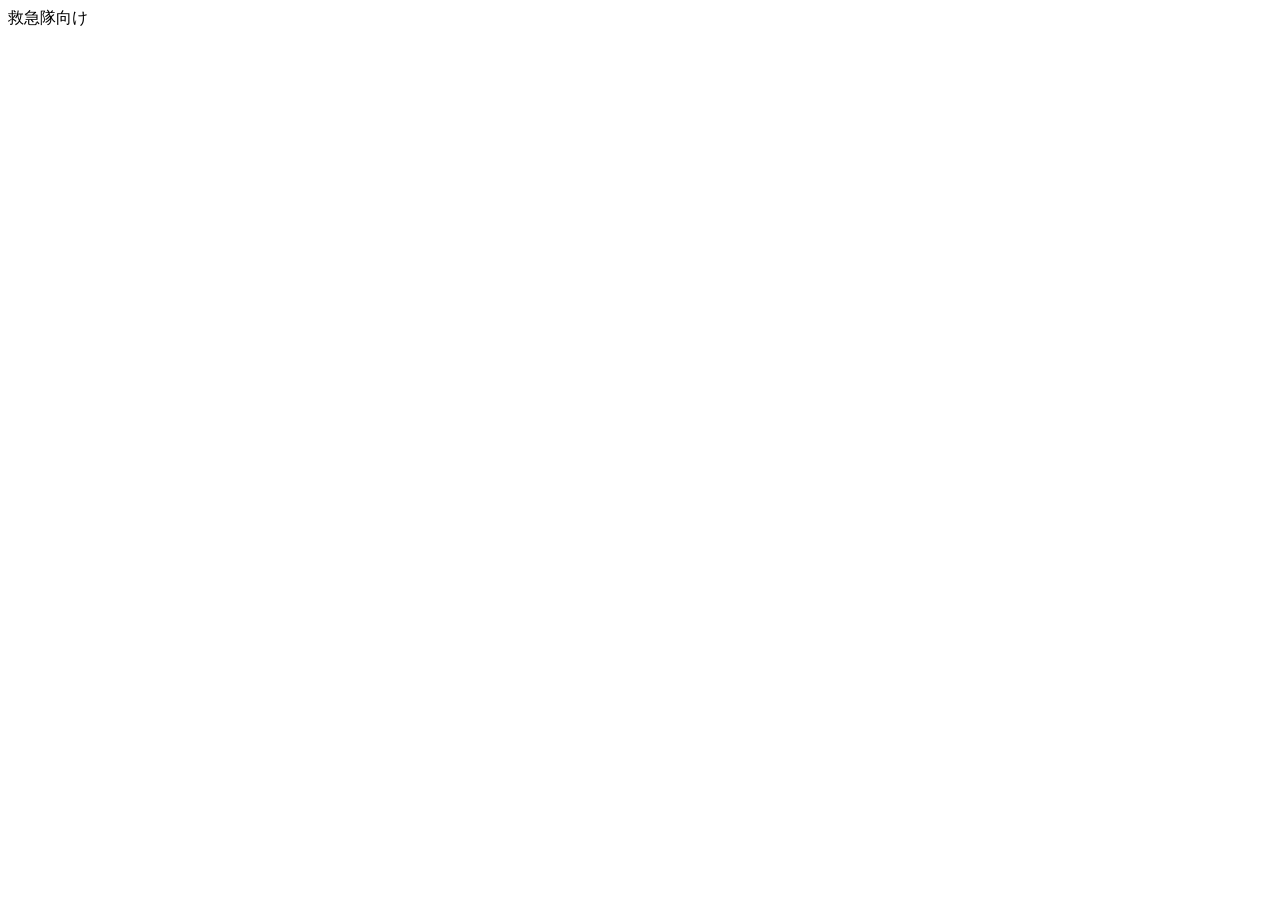
==== index.html @ d7af7ba7 "htmlの編集" ====
<!DOCTYPE html>
<html lang="en">
<head>
    <meta charset="UTF-8">
    <meta name="viewport" content="width=device-width, initial-scale=1.0">
    <title>Document</title>
</head>
<body>
    救急隊向け
</body>
</html>
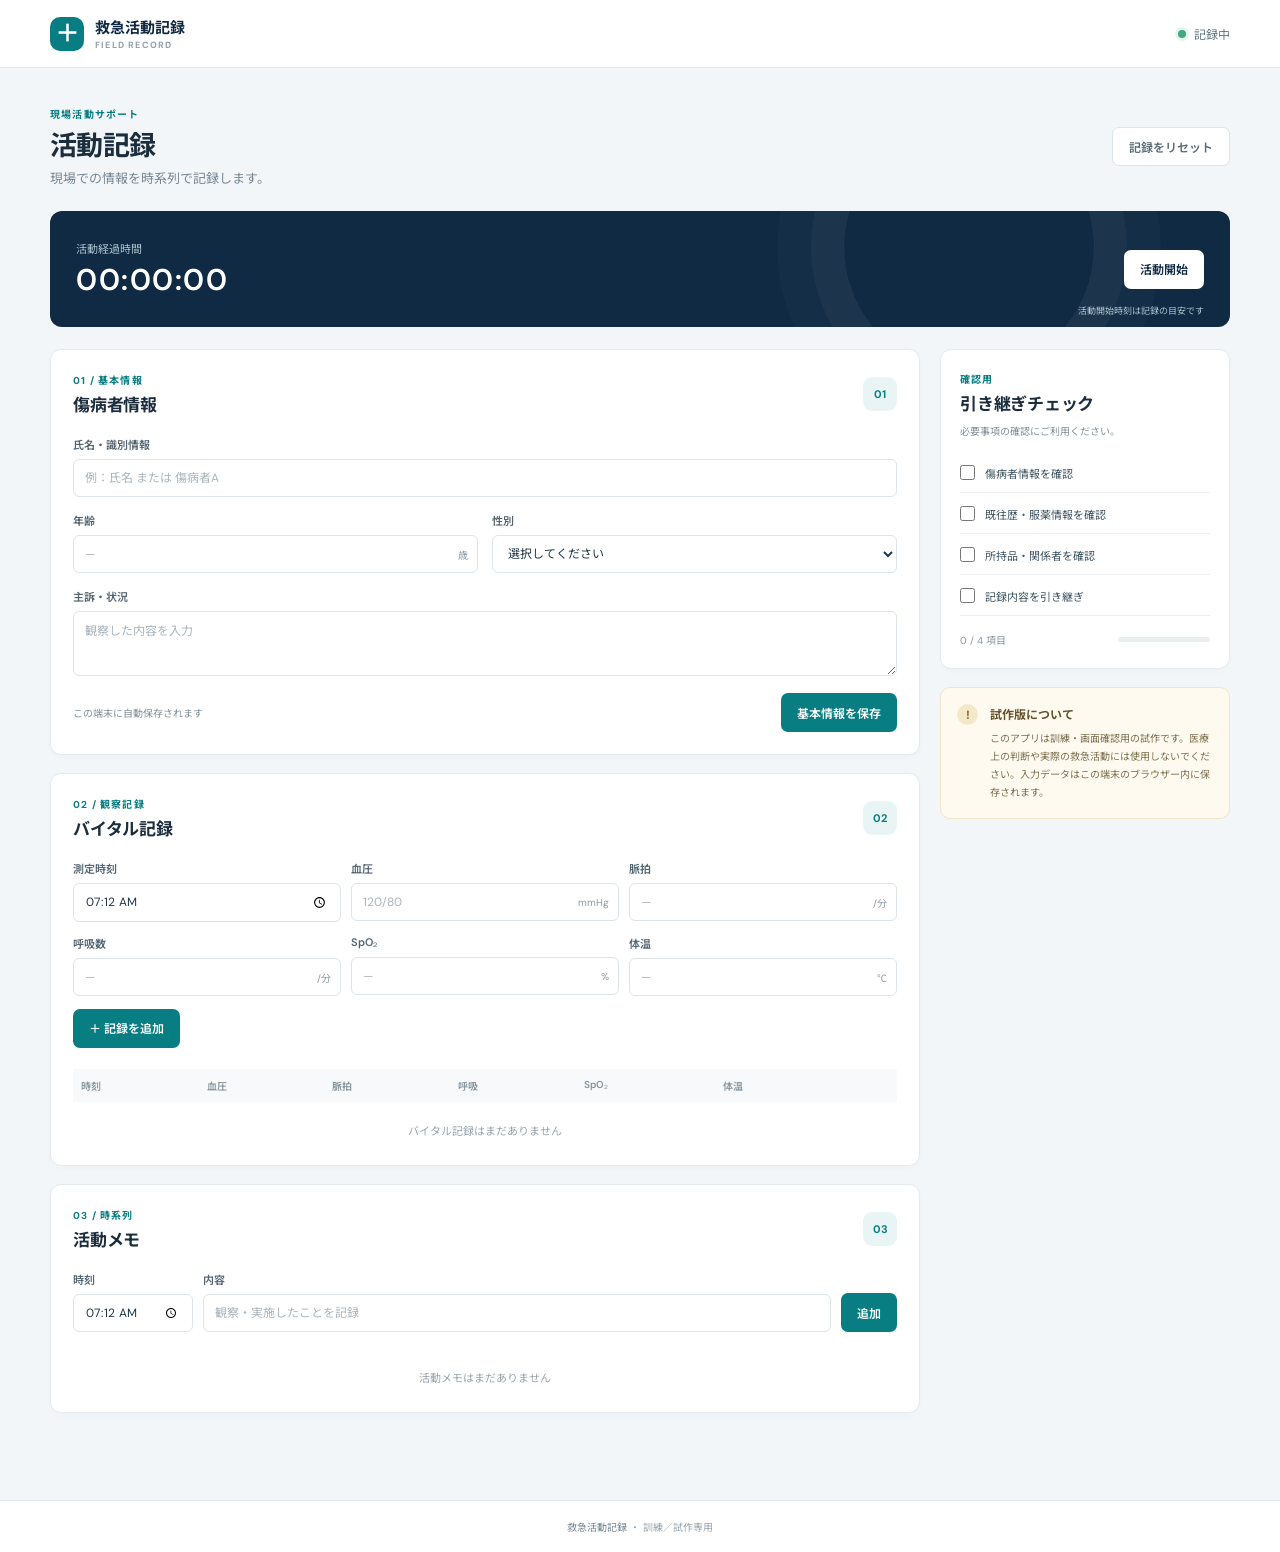
==== commit 0e22ea12: "作成開始" ====
--- a/index.html
+++ b/index.html
@@ -1,11 +1,141 @@
-<!DOCTYPE html>
-<html lang="en">
+<!doctype html>
+<html lang="ja">
 <head>
-    <meta charset="UTF-8">
-    <meta name="viewport" content="width=device-width, initial-scale=1.0">
-    <title>Document</title>
+  <meta charset="utf-8">
+  <meta name="viewport" content="width=device-width, initial-scale=1">
+  <meta name="theme-color" content="#102a43">
+  <title>救急活動記録 | 救急隊支援</title>
+  <link rel="stylesheet" href="style.css">
+  <script src="script.js" defer></script>
 </head>
 <body>
-    救急隊向け
+  <header class="topbar">
+    <a class="brand" href="#" aria-label="救急活動記録 ホーム">
+      <span class="brand-mark" aria-hidden="true">＋</span>
+      <span>救急活動記録<small>FIELD RECORD</small></span>
+    </a>
+    <div class="topbar-status"><span class="status-dot"></span>記録中</div>
+  </header>
+
+  <main class="app-shell">
+    <section class="page-heading" aria-labelledby="page-title">
+      <div>
+        <p class="eyebrow">現場活動サポート</p>
+        <h1 id="page-title">活動記録</h1>
+        <p class="subheading">現場での情報を時系列で記録します。</p>
+      </div>
+      <button class="button button-quiet" id="reset-button" type="button">記録をリセット</button>
+    </section>
+
+    <section class="incident-card" aria-label="活動時間">
+      <div>
+        <p class="card-label">活動経過時間</p>
+        <p class="timer" id="timer" aria-live="off">00:00:00</p>
+      </div>
+      <button class="button button-light" id="timer-button" type="button">活動開始</button>
+      <span class="incident-caption">活動開始時刻は記録の目安です</span>
+    </section>
+
+    <div class="content-grid">
+      <div class="main-column">
+        <section class="panel" aria-labelledby="patient-heading">
+          <div class="section-heading">
+            <div><p class="eyebrow">01 / 基本情報</p><h2 id="patient-heading">傷病者情報</h2></div>
+            <span class="section-icon" aria-hidden="true">01</span>
+          </div>
+          <form id="patient-form" class="patient-grid">
+            <label class="field field-wide">氏名・識別情報
+              <input name="name" type="text" autocomplete="off" placeholder="例：氏名 または 傷病者A">
+            </label>
+            <label class="field">年齢
+              <div class="input-suffix"><input name="age" type="number" min="0" max="150" inputmode="numeric" placeholder="—"><span>歳</span></div>
+            </label>
+            <label class="field">性別
+              <select name="sex">
+                <option value="">選択してください</option>
+                <option>男性</option>
+                <option>女性</option>
+                <option>未確認</option>
+              </select>
+            </label>
+            <label class="field field-wide">主訴・状況
+              <textarea name="complaint" rows="2" placeholder="観察した内容を入力"></textarea>
+            </label>
+            <div class="form-actions field-wide"><span id="save-status" class="save-status" aria-live="polite">この端末に自動保存されます</span><button class="button button-primary" type="submit">基本情報を保存</button></div>
+          </form>
+        </section>
+
+        <section class="panel" aria-labelledby="vitals-heading">
+          <div class="section-heading">
+            <div><p class="eyebrow">02 / 観察記録</p><h2 id="vitals-heading">バイタル記録</h2></div>
+            <span class="section-icon" aria-hidden="true">02</span>
+          </div>
+          <form id="vitals-form" class="vitals-form">
+            <label class="field">測定時刻<input name="time" type="time" required></label>
+            <label class="field">血圧
+              <div class="input-suffix"><input name="bloodPressure" type="text" inputmode="numeric" placeholder="120/80" aria-label="血圧（収縮期/拡張期）"><span>mmHg</span></div>
+            </label>
+            <label class="field">脈拍
+              <div class="input-suffix"><input name="pulse" type="number" min="0" inputmode="numeric" placeholder="—"><span>/分</span></div>
+            </label>
+            <label class="field">呼吸数
+              <div class="input-suffix"><input name="respiration" type="number" min="0" inputmode="numeric" placeholder="—"><span>/分</span></div>
+            </label>
+            <label class="field">SpO₂
+              <div class="input-suffix"><input name="spo2" type="number" min="0" max="100" inputmode="numeric" placeholder="—"><span>%</span></div>
+            </label>
+            <label class="field">体温
+              <div class="input-suffix"><input name="temperature" type="number" min="20" max="50" step="0.1" inputmode="decimal" placeholder="—"><span>℃</span></div>
+            </label>
+            <button class="button button-primary vitals-submit" type="submit">＋ 記録を追加</button>
+          </form>
+          <div class="table-wrap">
+            <table>
+              <thead><tr><th>時刻</th><th>血圧</th><th>脈拍</th><th>呼吸</th><th>SpO₂</th><th>体温</th><th><span class="visually-hidden">操作</span></th></tr></thead>
+              <tbody id="vitals-list"></tbody>
+            </table>
+            <p id="vitals-empty" class="empty-state">バイタル記録はまだありません</p>
+          </div>
+        </section>
+
+        <section class="panel" aria-labelledby="activity-heading">
+          <div class="section-heading">
+            <div><p class="eyebrow">03 / 時系列</p><h2 id="activity-heading">活動メモ</h2></div>
+            <span class="section-icon" aria-hidden="true">03</span>
+          </div>
+          <form id="activity-form" class="activity-form">
+            <label class="field">時刻<input name="time" type="time" required></label>
+            <label class="field activity-note">内容<input name="note" type="text" maxlength="240" placeholder="観察・実施したことを記録" required></label>
+            <button class="button button-primary" type="submit">追加</button>
+          </form>
+          <ol id="activity-list" class="activity-list"></ol>
+          <p id="activity-empty" class="empty-state">活動メモはまだありません</p>
+        </section>
+      </div>
+
+      <aside class="side-column">
+        <section class="panel checklist-panel" aria-labelledby="checklist-heading">
+          <div class="section-heading">
+            <div><p class="eyebrow">確認用</p><h2 id="checklist-heading">引き継ぎチェック</h2></div>
+          </div>
+          <p class="panel-hint">必要事項の確認にご利用ください。</p>
+          <div class="checklist">
+            <label><input type="checkbox" data-check="identity"><span>傷病者情報を確認</span></label>
+            <label><input type="checkbox" data-check="history"><span>既往歴・服薬情報を確認</span></label>
+            <label><input type="checkbox" data-check="belongings"><span>所持品・関係者を確認</span></label>
+            <label><input type="checkbox" data-check="handover"><span>記録内容を引き継ぎ</span></label>
+          </div>
+          <div class="check-progress"><span id="check-progress-text">0 / 4 項目</span><div class="progress-track"><span id="check-progress-bar"></span></div></div>
+        </section>
+
+        <section class="notice-card" aria-label="利用上の注意">
+          <span class="notice-icon" aria-hidden="true">!</span>
+          <div><h2>試作版について</h2><p>このアプリは訓練・画面確認用の試作です。医療上の判断や実際の救急活動には使用しないでください。入力データはこの端末のブラウザー内に保存されます。</p></div>
+        </section>
+      </aside>
+    </div>
+    <p id="app-message" class="app-message" role="status" aria-live="polite"></p>
+  </main>
+  <footer class="footer">救急活動記録 <span>・ 訓練／試作専用</span></footer>
 </body>
-</html>+</html>
--- a/style.css
+++ b/style.css
@@ -0,0 +1,138 @@
+@import url('https://fonts.googleapis.com/css2?family=DM+Sans:wght@400;500;600;700&family=Noto+Sans+JP:wght@400;500;600;700&display=swap');
+
+:root {
+  font-family: "DM Sans", "Noto Sans JP", sans-serif;
+  color: #1c2e3e;
+  background: #f3f6f8;
+  font-synthesis: none;
+  text-rendering: optimizeLegibility;
+  --navy: #102a43;
+  --muted: #788895;
+  --line: #e4eaee;
+  --teal: #087e82;
+  --soft-teal: #e8f5f4;
+}
+
+* { box-sizing: border-box; }
+
+body { margin: 0; min-width: 320px; }
+button, input, select, textarea { font: inherit; }
+button { cursor: pointer; }
+
+.topbar {
+  height: 68px;
+  padding: 0 max(24px, calc((100% - 1180px) / 2));
+  display: flex;
+  align-items: center;
+  justify-content: space-between;
+  background: #fff;
+  border-bottom: 1px solid var(--line);
+}
+
+.brand { display: flex; align-items: center; gap: 11px; color: var(--navy); text-decoration: none; font-weight: 700; font-size: 15px; }
+.brand-mark { display: grid; place-items: center; width: 34px; height: 34px; border-radius: 10px; color: #fff; background: var(--teal); font-size: 25px; line-height: 1; }
+.brand small { display: block; margin-top: 1px; color: #91a0aa; font-size: 9px; letter-spacing: 1.2px; }
+.topbar-status { display: flex; align-items: center; gap: 8px; color: #637783; font-size: 12px; }
+.status-dot { width: 8px; height: 8px; border-radius: 50%; background: #3eaa81; box-shadow: 0 0 0 3px #e5f5ed; }
+
+.app-shell { width: min(1180px, calc(100% - 48px)); margin: 38px auto 56px; }
+.page-heading { display: flex; justify-content: space-between; align-items: center; margin-bottom: 24px; }
+.page-heading h1 { margin: 3px 0 5px; font-size: 27px; letter-spacing: -.6px; }
+.eyebrow { margin: 0; color: var(--teal); font-size: 10px; font-weight: 700; letter-spacing: 1.2px; }
+.subheading { margin: 0; color: var(--muted); font-size: 13px; }
+
+.button { min-height: 39px; padding: 0 16px; border: 0; border-radius: 7px; font-size: 12px; font-weight: 600; transition: background .15s, transform .15s; }
+.button:active { transform: translateY(1px); }
+.button-primary { color: #fff; background: var(--teal); }
+.button-primary:hover { background: #076d71; }
+.button-light { color: var(--navy); background: #fff; }
+.button-light:hover { background: #eaf2f4; }
+.button-quiet { border: 1px solid #dce4e8; color: #586b78; background: #fff; }
+.button-quiet:hover { background: #f8fafb; }
+
+.incident-card { position: relative; display: flex; align-items: center; justify-content: space-between; min-height: 116px; padding: 20px 26px; margin-bottom: 22px; overflow: hidden; border-radius: 12px; color: #fff; background: var(--navy); }
+.incident-card::after { position: absolute; top: -90px; right: 135px; width: 250px; height: 250px; border: 1px solid #ffffff12; border-radius: 50%; content: ""; box-shadow: 0 0 0 32px #ffffff08, 0 0 0 66px #ffffff05; }
+.card-label { margin: 0 0 4px; color: #a9c1cc; font-size: 11px; }
+.timer { margin: 0; font-size: 30px; font-weight: 600; letter-spacing: 1.5px; font-variant-numeric: tabular-nums; }
+.incident-caption { position: absolute; right: 26px; bottom: 10px; color: #a9c1cc; font-size: 9px; }
+.incident-card .button { z-index: 1; margin-right: 0; }
+
+.content-grid { display: grid; grid-template-columns: minmax(0, 1fr) 290px; gap: 20px; align-items: start; }
+.main-column, .side-column { display: grid; gap: 18px; }
+.panel { min-width: 0; padding: 22px; border: 1px solid var(--line); border-radius: 11px; background: #fff; box-shadow: 0 2px 7px #18344a05; }
+.section-heading { display: flex; align-items: center; justify-content: space-between; margin-bottom: 20px; }
+.section-heading h2 { margin: 4px 0 0; font-size: 17px; letter-spacing: -.25px; }
+.section-icon { display: grid; place-items: center; width: 34px; height: 34px; border-radius: 9px; color: var(--teal); background: var(--soft-teal); font-size: 11px; font-weight: 700; }
+.patient-grid { display: grid; grid-template-columns: 1fr 1fr; gap: 15px 14px; }
+.field { display: grid; gap: 7px; min-width: 0; color: #536572; font-size: 11px; font-weight: 600; }
+.field-wide { grid-column: 1 / -1; }
+.field input, .field select, .field textarea { width: 100%; min-height: 38px; padding: 9px 11px; border: 1px solid #dce5e9; border-radius: 6px; outline: none; color: #203746; background: #fff; font-size: 12px; font-weight: 400; }
+.field textarea { min-height: 65px; resize: vertical; }
+.field input:focus, .field select:focus, .field textarea:focus { border-color: #5ba9a8; box-shadow: 0 0 0 3px #087e8216; }
+.field input::placeholder, .field textarea::placeholder { color: #aab5bc; }
+.input-suffix { position: relative; }
+.input-suffix input { padding-right: 43px; }
+.input-suffix span { position: absolute; top: 50%; right: 10px; color: #8a99a3; font-size: 10px; font-weight: 400; transform: translateY(-50%); }
+.form-actions { display: flex; align-items: center; justify-content: space-between; gap: 12px; padding-top: 2px; }
+.save-status { color: #82919a; font-size: 10px; }
+
+.vitals-form { display: grid; grid-template-columns: repeat(3, minmax(0, 1fr)); gap: 13px 10px; }
+.vitals-submit { align-self: end; justify-self: start; }
+.table-wrap { margin-top: 21px; overflow-x: auto; }
+table { width: 100%; border-collapse: collapse; text-align: left; white-space: nowrap; }
+th { padding: 9px 8px; color: #87959d; background: #f7f9fa; font-size: 10px; font-weight: 600; }
+td { padding: 11px 8px; border-bottom: 1px solid #edf1f3; color: #344b59; font-size: 11px; }
+.delete-record { padding: 4px 7px; border: 0; border-radius: 4px; color: #9b6670; background: #fff; font-size: 10px; }
+.delete-record:hover { background: #fff0f0; }
+.empty-state { margin: 0; padding: 20px 8px 5px; color: #98a5ad; text-align: center; font-size: 11px; }
+
+.activity-form { display: grid; grid-template-columns: 120px 1fr auto; gap: 10px; align-items: end; }
+.activity-list { display: grid; gap: 0; padding: 0; margin: 17px 0 0; list-style: none; }
+.activity-list li { display: grid; grid-template-columns: 62px 1fr auto; gap: 10px; padding: 12px 0; border-top: 1px solid #edf1f3; font-size: 11px; }
+.activity-time { color: var(--teal); font-weight: 700; font-variant-numeric: tabular-nums; }
+.activity-copy { overflow-wrap: anywhere; color: #405663; }
+
+.checklist-panel { padding: 21px 19px; }
+.checklist-panel .section-heading { margin-bottom: 8px; }
+.panel-hint { margin: 0 0 15px; color: #82919a; font-size: 10px; }
+.checklist { display: grid; gap: 1px; }
+.checklist label { display: flex; align-items: center; gap: 10px; min-height: 40px; border-bottom: 1px solid #edf1f3; color: #405663; font-size: 11px; cursor: pointer; }
+.checklist input { width: 15px; height: 15px; margin: 0; accent-color: var(--teal); }
+.checklist input:checked + span { color: #82919a; text-decoration: line-through; }
+.check-progress { display: flex; justify-content: space-between; align-items: center; gap: 12px; margin-top: 16px; color: #87959d; font-size: 10px; }
+.progress-track { width: 92px; height: 5px; overflow: hidden; border-radius: 5px; background: #e9eff1; }
+.progress-track span { display: block; width: 0; height: 100%; border-radius: inherit; background: var(--teal); transition: width .2s; }
+
+.notice-card { display: flex; gap: 12px; padding: 16px; border: 1px solid #f0e5cb; border-radius: 10px; background: #fffaf0; }
+.notice-icon { display: grid; flex: 0 0 21px; place-items: center; width: 21px; height: 21px; border-radius: 50%; color: #896d2f; background: #f3e8c8; font-size: 12px; font-weight: 700; }
+.notice-card h2 { margin: 1px 0 7px; color: #65532c; font-size: 12px; }
+.notice-card p { margin: 0; color: #7d704f; font-size: 10px; line-height: 1.8; }
+.app-message { min-height: 18px; margin: 13px 0 0; color: #a04444; font-size: 11px; }
+.footer { padding: 18px 24px; border-top: 1px solid var(--line); color: #75858f; background: #fff; text-align: center; font-size: 10px; }
+.footer span { color: #9aa6ad; }
+.visually-hidden { position: absolute; width: 1px; height: 1px; padding: 0; overflow: hidden; clip: rect(0, 0, 0, 0); white-space: nowrap; clip-path: inset(50%); border: 0; }
+
+@media (max-width: 800px) {
+  .content-grid { grid-template-columns: 1fr; }
+  .side-column { grid-template-columns: 1fr 1fr; align-items: start; }
+}
+
+@media (max-width: 560px) {
+  .topbar { height: 60px; padding: 0 17px; }
+  .app-shell { width: calc(100% - 30px); margin: 26px auto 38px; }
+  .page-heading { align-items: flex-end; gap: 8px; }
+  .page-heading h1 { font-size: 23px; }
+  .subheading { max-width: 220px; font-size: 11px; }
+  .page-heading .button { padding: 0 10px; font-size: 10px; }
+  .incident-card { min-height: 105px; padding: 17px; }
+  .incident-caption { right: 17px; font-size: 8px; }
+  .timer { font-size: 27px; }
+  .panel { padding: 17px 14px; }
+  .vitals-form { grid-template-columns: repeat(2, minmax(0, 1fr)); }
+  .vitals-submit { grid-column: 1 / -1; }
+  .side-column { grid-template-columns: 1fr; }
+  .activity-form { grid-template-columns: 95px 1fr; }
+  .activity-form .button { grid-column: 1 / -1; }
+  .form-actions { align-items: flex-end; }
+  .save-status { max-width: 135px; line-height: 1.5; }
+}
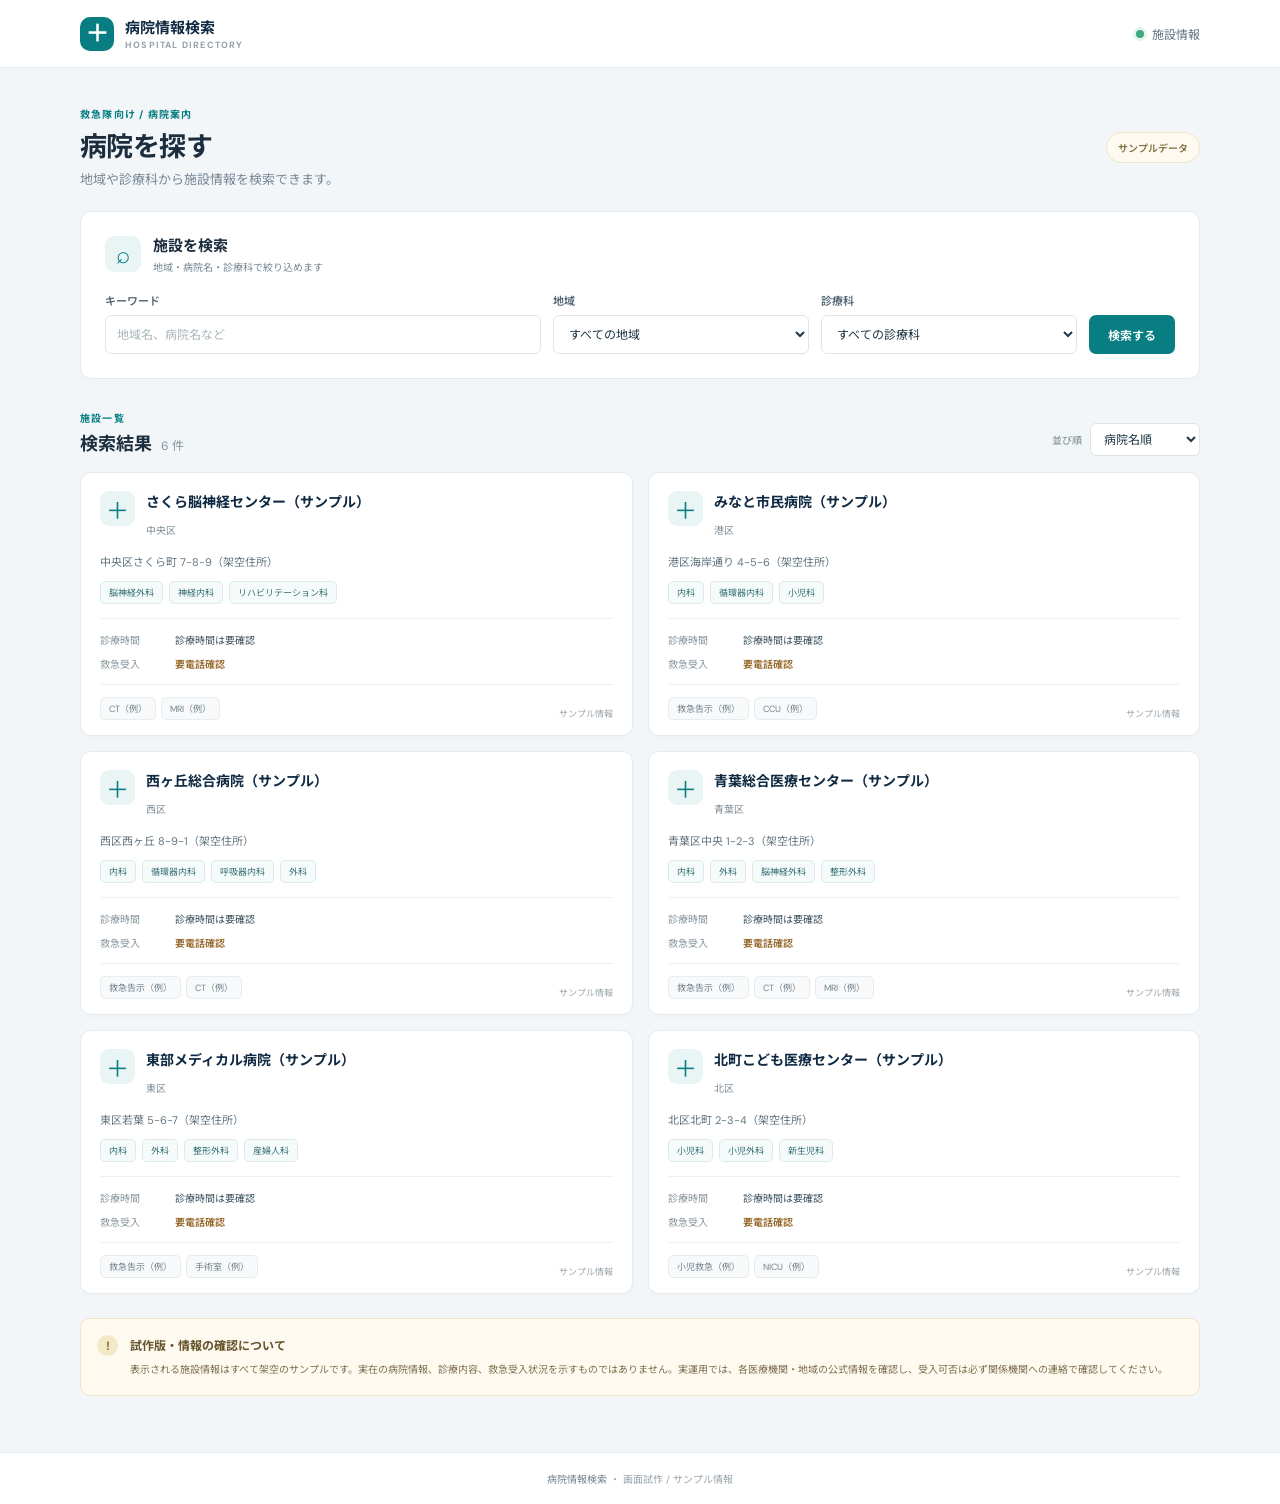
==== commit 01611871: "病院情報へ変更" ====
--- a/index.html
+++ b/index.html
@@ -4,138 +4,68 @@
   <meta charset="utf-8">
   <meta name="viewport" content="width=device-width, initial-scale=1">
   <meta name="theme-color" content="#102a43">
-  <title>救急活動記録 | 救急隊支援</title>
+  <meta name="description" content="救急隊向け病院情報検索アプリの画面試作">
+  <title>病院情報検索 | 救急隊支援</title>
   <link rel="stylesheet" href="style.css">
   <script src="script.js" defer></script>
 </head>
 <body>
   <header class="topbar">
-    <a class="brand" href="#" aria-label="救急活動記録 ホーム">
+    <a class="brand" href="#" aria-label="病院情報検索 ホーム">
       <span class="brand-mark" aria-hidden="true">＋</span>
-      <span>救急活動記録<small>FIELD RECORD</small></span>
+      <span>病院情報検索<small>HOSPITAL DIRECTORY</small></span>
     </a>
-    <div class="topbar-status"><span class="status-dot"></span>記録中</div>
+    <span class="topbar-label"><span class="status-dot"></span>施設情報</span>
   </header>
 
   <main class="app-shell">
     <section class="page-heading" aria-labelledby="page-title">
       <div>
-        <p class="eyebrow">現場活動サポート</p>
-        <h1 id="page-title">活動記録</h1>
-        <p class="subheading">現場での情報を時系列で記録します。</p>
+        <p class="eyebrow">救急隊向け / 病院案内</p>
+        <h1 id="page-title">病院を探す</h1>
+        <p class="subheading">地域や診療科から施設情報を検索できます。</p>
       </div>
-      <button class="button button-quiet" id="reset-button" type="button">記録をリセット</button>
+      <span class="demo-badge">サンプルデータ</span>
     </section>
 
-    <section class="incident-card" aria-label="活動時間">
-      <div>
-        <p class="card-label">活動経過時間</p>
-        <p class="timer" id="timer" aria-live="off">00:00:00</p>
+    <section class="search-panel" aria-label="病院検索">
+      <div class="search-title">
+        <span class="search-icon" aria-hidden="true">⌕</span>
+        <div><h2>施設を検索</h2><p>地域・病院名・診療科で絞り込めます</p></div>
       </div>
-      <button class="button button-light" id="timer-button" type="button">活動開始</button>
-      <span class="incident-caption">活動開始時刻は記録の目安です</span>
+      <form id="search-form" class="search-form">
+        <label class="field search-keyword">キーワード
+          <input id="keyword" type="search" placeholder="地域名、病院名など" autocomplete="off">
+        </label>
+        <label class="field">地域
+          <select id="area-filter"><option value="">すべての地域</option></select>
+        </label>
+        <label class="field">診療科
+          <select id="department-filter"><option value="">すべての診療科</option></select>
+        </label>
+        <button class="button button-primary search-button" type="submit">検索する</button>
+      </form>
     </section>
 
-    <div class="content-grid">
-      <div class="main-column">
-        <section class="panel" aria-labelledby="patient-heading">
-          <div class="section-heading">
-            <div><p class="eyebrow">01 / 基本情報</p><h2 id="patient-heading">傷病者情報</h2></div>
-            <span class="section-icon" aria-hidden="true">01</span>
-          </div>
-          <form id="patient-form" class="patient-grid">
-            <label class="field field-wide">氏名・識別情報
-              <input name="name" type="text" autocomplete="off" placeholder="例：氏名 または 傷病者A">
-            </label>
-            <label class="field">年齢
-              <div class="input-suffix"><input name="age" type="number" min="0" max="150" inputmode="numeric" placeholder="—"><span>歳</span></div>
-            </label>
-            <label class="field">性別
-              <select name="sex">
-                <option value="">選択してください</option>
-                <option>男性</option>
-                <option>女性</option>
-                <option>未確認</option>
-              </select>
-            </label>
-            <label class="field field-wide">主訴・状況
-              <textarea name="complaint" rows="2" placeholder="観察した内容を入力"></textarea>
-            </label>
-            <div class="form-actions field-wide"><span id="save-status" class="save-status" aria-live="polite">この端末に自動保存されます</span><button class="button button-primary" type="submit">基本情報を保存</button></div>
-          </form>
-        </section>
+    <section class="results-section" aria-labelledby="results-heading">
+      <div class="results-heading">
+        <div><p class="eyebrow">施設一覧</p><h2 id="results-heading">検索結果 <span id="result-count" class="result-count"></span></h2></div>
+        <label class="sort-control">並び順
+          <select id="sort-filter" aria-label="並び順">
+            <option value="name">病院名順</option>
+            <option value="area">地域順</option>
+          </select>
+        </label>
+      </div>
+      <div id="hospital-list" class="hospital-grid" aria-live="polite"></div>
+      <p id="no-results" class="empty-state" hidden>条件に一致する施設がありません。キーワードや絞り込み条件を変更してください。</p>
+    </section>
 
-        <section class="panel" aria-labelledby="vitals-heading">
-          <div class="section-heading">
-            <div><p class="eyebrow">02 / 観察記録</p><h2 id="vitals-heading">バイタル記録</h2></div>
-            <span class="section-icon" aria-hidden="true">02</span>
-          </div>
-          <form id="vitals-form" class="vitals-form">
-            <label class="field">測定時刻<input name="time" type="time" required></label>
-            <label class="field">血圧
-              <div class="input-suffix"><input name="bloodPressure" type="text" inputmode="numeric" placeholder="120/80" aria-label="血圧（収縮期/拡張期）"><span>mmHg</span></div>
-            </label>
-            <label class="field">脈拍
-              <div class="input-suffix"><input name="pulse" type="number" min="0" inputmode="numeric" placeholder="—"><span>/分</span></div>
-            </label>
-            <label class="field">呼吸数
-              <div class="input-suffix"><input name="respiration" type="number" min="0" inputmode="numeric" placeholder="—"><span>/分</span></div>
-            </label>
-            <label class="field">SpO₂
-              <div class="input-suffix"><input name="spo2" type="number" min="0" max="100" inputmode="numeric" placeholder="—"><span>%</span></div>
-            </label>
-            <label class="field">体温
-              <div class="input-suffix"><input name="temperature" type="number" min="20" max="50" step="0.1" inputmode="decimal" placeholder="—"><span>℃</span></div>
-            </label>
-            <button class="button button-primary vitals-submit" type="submit">＋ 記録を追加</button>
-          </form>
-          <div class="table-wrap">
-            <table>
-              <thead><tr><th>時刻</th><th>血圧</th><th>脈拍</th><th>呼吸</th><th>SpO₂</th><th>体温</th><th><span class="visually-hidden">操作</span></th></tr></thead>
-              <tbody id="vitals-list"></tbody>
-            </table>
-            <p id="vitals-empty" class="empty-state">バイタル記録はまだありません</p>
-          </div>
-        </section>
-
-        <section class="panel" aria-labelledby="activity-heading">
-          <div class="section-heading">
-            <div><p class="eyebrow">03 / 時系列</p><h2 id="activity-heading">活動メモ</h2></div>
-            <span class="section-icon" aria-hidden="true">03</span>
-          </div>
-          <form id="activity-form" class="activity-form">
-            <label class="field">時刻<input name="time" type="time" required></label>
-            <label class="field activity-note">内容<input name="note" type="text" maxlength="240" placeholder="観察・実施したことを記録" required></label>
-            <button class="button button-primary" type="submit">追加</button>
-          </form>
-          <ol id="activity-list" class="activity-list"></ol>
-          <p id="activity-empty" class="empty-state">活動メモはまだありません</p>
-        </section>
-      </div>
-
-      <aside class="side-column">
-        <section class="panel checklist-panel" aria-labelledby="checklist-heading">
-          <div class="section-heading">
-            <div><p class="eyebrow">確認用</p><h2 id="checklist-heading">引き継ぎチェック</h2></div>
-          </div>
-          <p class="panel-hint">必要事項の確認にご利用ください。</p>
-          <div class="checklist">
-            <label><input type="checkbox" data-check="identity"><span>傷病者情報を確認</span></label>
-            <label><input type="checkbox" data-check="history"><span>既往歴・服薬情報を確認</span></label>
-            <label><input type="checkbox" data-check="belongings"><span>所持品・関係者を確認</span></label>
-            <label><input type="checkbox" data-check="handover"><span>記録内容を引き継ぎ</span></label>
-          </div>
-          <div class="check-progress"><span id="check-progress-text">0 / 4 項目</span><div class="progress-track"><span id="check-progress-bar"></span></div></div>
-        </section>
-
-        <section class="notice-card" aria-label="利用上の注意">
-          <span class="notice-icon" aria-hidden="true">!</span>
-          <div><h2>試作版について</h2><p>このアプリは訓練・画面確認用の試作です。医療上の判断や実際の救急活動には使用しないでください。入力データはこの端末のブラウザー内に保存されます。</p></div>
-        </section>
-      </aside>
-    </div>
-    <p id="app-message" class="app-message" role="status" aria-live="polite"></p>
+    <aside class="notice-card" aria-label="重要な注意">
+      <span class="notice-icon" aria-hidden="true">!</span>
+      <div><h2>試作版・情報の確認について</h2><p>表示される施設情報はすべて架空のサンプルです。実在の病院情報、診療内容、救急受入状況を示すものではありません。実運用では、各医療機関・地域の公式情報を確認し、受入可否は必ず関係機関への連絡で確認してください。</p></div>
+    </aside>
   </main>
-  <footer class="footer">救急活動記録 <span>・ 訓練／試作専用</span></footer>
+  <footer class="footer">病院情報検索 <span>・ 画面試作 / サンプル情報</span></footer>
 </body>
 </html>
--- a/style.css
+++ b/style.css
@@ -14,125 +14,97 @@
 }
 
 * { box-sizing: border-box; }
-
 body { margin: 0; min-width: 320px; }
-button, input, select, textarea { font: inherit; }
-button { cursor: pointer; }
+button, input, select { font: inherit; }
 
 .topbar {
   height: 68px;
-  padding: 0 max(24px, calc((100% - 1180px) / 2));
+  padding: 0 max(24px, calc((100% - 1120px) / 2));
   display: flex;
   align-items: center;
   justify-content: space-between;
   background: #fff;
   border-bottom: 1px solid var(--line);
 }
-
 .brand { display: flex; align-items: center; gap: 11px; color: var(--navy); text-decoration: none; font-weight: 700; font-size: 15px; }
 .brand-mark { display: grid; place-items: center; width: 34px; height: 34px; border-radius: 10px; color: #fff; background: var(--teal); font-size: 25px; line-height: 1; }
 .brand small { display: block; margin-top: 1px; color: #91a0aa; font-size: 9px; letter-spacing: 1.2px; }
-.topbar-status { display: flex; align-items: center; gap: 8px; color: #637783; font-size: 12px; }
+.topbar-label { display: flex; align-items: center; gap: 8px; color: #637783; font-size: 12px; }
 .status-dot { width: 8px; height: 8px; border-radius: 50%; background: #3eaa81; box-shadow: 0 0 0 3px #e5f5ed; }
 
-.app-shell { width: min(1180px, calc(100% - 48px)); margin: 38px auto 56px; }
-.page-heading { display: flex; justify-content: space-between; align-items: center; margin-bottom: 24px; }
-.page-heading h1 { margin: 3px 0 5px; font-size: 27px; letter-spacing: -.6px; }
+.app-shell { width: min(1120px, calc(100% - 48px)); margin: 38px auto 56px; }
+.page-heading { display: flex; justify-content: space-between; align-items: center; margin-bottom: 23px; }
+.page-heading h1 { margin: 4px 0 5px; font-size: 27px; letter-spacing: -.6px; }
 .eyebrow { margin: 0; color: var(--teal); font-size: 10px; font-weight: 700; letter-spacing: 1.2px; }
 .subheading { margin: 0; color: var(--muted); font-size: 13px; }
+.demo-badge { padding: 7px 11px; border: 1px solid #f0e5cb; border-radius: 20px; color: #806c3e; background: #fffaf0; font-size: 10px; font-weight: 600; }
 
-.button { min-height: 39px; padding: 0 16px; border: 0; border-radius: 7px; font-size: 12px; font-weight: 600; transition: background .15s, transform .15s; }
+.search-panel, .hospital-card { border: 1px solid var(--line); border-radius: 11px; background: #fff; box-shadow: 0 2px 7px #18344a05; }
+.search-panel { padding: 22px 24px 24px; margin-bottom: 31px; }
+.search-title { display: flex; align-items: center; gap: 12px; margin-bottom: 18px; }
+.search-icon { display: grid; place-items: center; width: 36px; height: 36px; border-radius: 9px; color: var(--teal); background: var(--soft-teal); font-size: 24px; }
+.search-title h2 { margin: 0 0 3px; font-size: 15px; }
+.search-title p { margin: 0; color: var(--muted); font-size: 10px; }
+.search-form { display: grid; grid-template-columns: minmax(190px, 1.7fr) minmax(145px, 1fr) minmax(145px, 1fr) auto; gap: 12px; align-items: end; }
+.field { display: grid; gap: 7px; min-width: 0; color: #536572; font-size: 11px; font-weight: 600; }
+.field input, .field select, .sort-control select { width: 100%; min-height: 39px; padding: 9px 11px; border: 1px solid #dce5e9; border-radius: 6px; outline: none; color: #203746; background-color: #fff; font-size: 12px; font-weight: 400; }
+.field input:focus, .field select:focus, .sort-control select:focus { border-color: #5ba9a8; box-shadow: 0 0 0 3px #087e8216; }
+.field input::placeholder { color: #aab5bc; }
+.button { min-height: 39px; padding: 0 19px; border: 0; border-radius: 7px; color: #fff; background: var(--teal); font-size: 12px; font-weight: 600; cursor: pointer; transition: background .15s, transform .15s; }
+.button:hover { background: #076d71; }
 .button:active { transform: translateY(1px); }
-.button-primary { color: #fff; background: var(--teal); }
-.button-primary:hover { background: #076d71; }
-.button-light { color: var(--navy); background: #fff; }
-.button-light:hover { background: #eaf2f4; }
-.button-quiet { border: 1px solid #dce4e8; color: #586b78; background: #fff; }
-.button-quiet:hover { background: #f8fafb; }
 
-.incident-card { position: relative; display: flex; align-items: center; justify-content: space-between; min-height: 116px; padding: 20px 26px; margin-bottom: 22px; overflow: hidden; border-radius: 12px; color: #fff; background: var(--navy); }
-.incident-card::after { position: absolute; top: -90px; right: 135px; width: 250px; height: 250px; border: 1px solid #ffffff12; border-radius: 50%; content: ""; box-shadow: 0 0 0 32px #ffffff08, 0 0 0 66px #ffffff05; }
-.card-label { margin: 0 0 4px; color: #a9c1cc; font-size: 11px; }
-.timer { margin: 0; font-size: 30px; font-weight: 600; letter-spacing: 1.5px; font-variant-numeric: tabular-nums; }
-.incident-caption { position: absolute; right: 26px; bottom: 10px; color: #a9c1cc; font-size: 9px; }
-.incident-card .button { z-index: 1; margin-right: 0; }
+.results-heading { display: flex; justify-content: space-between; align-items: end; margin-bottom: 16px; }
+.results-heading h2 { margin: 4px 0 0; font-size: 18px; }
+.result-count { margin-left: 5px; color: #87959d; font-size: 12px; font-weight: 400; }
+.sort-control { display: flex; align-items: center; gap: 8px; color: #72828c; font-size: 10px; }
+.sort-control select { width: 110px; min-height: 33px; padding: 6px 9px; }
+.hospital-grid { display: grid; grid-template-columns: repeat(2, minmax(0, 1fr)); gap: 15px; }
+.hospital-card { padding: 18px 19px 15px; }
+.hospital-card-header { display: flex; align-items: flex-start; gap: 11px; }
+.hospital-icon { display: grid; flex: 0 0 35px; place-items: center; width: 35px; height: 35px; border-radius: 9px; color: var(--teal); background: var(--soft-teal); font-size: 23px; }
+.hospital-title { flex: 1; min-width: 0; }
+.hospital-title h3 { margin: 1px 0 5px; color: var(--navy); font-size: 14px; line-height: 1.5; }
+.area-label { color: #819099; font-size: 10px; }
+.hospital-address { margin: 14px 0 12px; color: #627580; font-size: 11px; }
+.tag-list { display: flex; flex-wrap: wrap; gap: 6px; }
+.tag { display: inline-flex; align-items: center; min-height: 23px; padding: 3px 8px; border: 1px solid #dcebea; border-radius: 5px; color: #397277; background: #f5fbfa; font-size: 9px; }
+.tag-muted { border-color: #e7ecef; color: #74838d; background: #f7f9fa; }
+.hospital-details { display: grid; grid-template-columns: 68px 1fr; gap: 9px 7px; padding: 13px 0; margin: 14px 0 0; border-top: 1px solid #edf1f3; border-bottom: 1px solid #edf1f3; font-size: 10px; }
+.hospital-details dt { color: #87959d; }
+.hospital-details dd { margin: 0; color: #405663; }
+.hospital-details .confirm-status { color: #986b2f; font-weight: 600; }
+.hospital-card-footer { display: flex; justify-content: space-between; align-items: end; gap: 8px; padding-top: 12px; }
+.service-tags { gap: 5px; }
+.updated-label { flex: 0 0 auto; color: #9aa6ad; font-size: 9px; }
+.empty-state { padding: 34px 12px; border: 1px dashed #dce5e9; border-radius: 9px; color: #87959d; text-align: center; font-size: 12px; }
+.empty-state[hidden] { display: none; }
 
-.content-grid { display: grid; grid-template-columns: minmax(0, 1fr) 290px; gap: 20px; align-items: start; }
-.main-column, .side-column { display: grid; gap: 18px; }
-.panel { min-width: 0; padding: 22px; border: 1px solid var(--line); border-radius: 11px; background: #fff; box-shadow: 0 2px 7px #18344a05; }
-.section-heading { display: flex; align-items: center; justify-content: space-between; margin-bottom: 20px; }
-.section-heading h2 { margin: 4px 0 0; font-size: 17px; letter-spacing: -.25px; }
-.section-icon { display: grid; place-items: center; width: 34px; height: 34px; border-radius: 9px; color: var(--teal); background: var(--soft-teal); font-size: 11px; font-weight: 700; }
-.patient-grid { display: grid; grid-template-columns: 1fr 1fr; gap: 15px 14px; }
-.field { display: grid; gap: 7px; min-width: 0; color: #536572; font-size: 11px; font-weight: 600; }
-.field-wide { grid-column: 1 / -1; }
-.field input, .field select, .field textarea { width: 100%; min-height: 38px; padding: 9px 11px; border: 1px solid #dce5e9; border-radius: 6px; outline: none; color: #203746; background: #fff; font-size: 12px; font-weight: 400; }
-.field textarea { min-height: 65px; resize: vertical; }
-.field input:focus, .field select:focus, .field textarea:focus { border-color: #5ba9a8; box-shadow: 0 0 0 3px #087e8216; }
-.field input::placeholder, .field textarea::placeholder { color: #aab5bc; }
-.input-suffix { position: relative; }
-.input-suffix input { padding-right: 43px; }
-.input-suffix span { position: absolute; top: 50%; right: 10px; color: #8a99a3; font-size: 10px; font-weight: 400; transform: translateY(-50%); }
-.form-actions { display: flex; align-items: center; justify-content: space-between; gap: 12px; padding-top: 2px; }
-.save-status { color: #82919a; font-size: 10px; }
-
-.vitals-form { display: grid; grid-template-columns: repeat(3, minmax(0, 1fr)); gap: 13px 10px; }
-.vitals-submit { align-self: end; justify-self: start; }
-.table-wrap { margin-top: 21px; overflow-x: auto; }
-table { width: 100%; border-collapse: collapse; text-align: left; white-space: nowrap; }
-th { padding: 9px 8px; color: #87959d; background: #f7f9fa; font-size: 10px; font-weight: 600; }
-td { padding: 11px 8px; border-bottom: 1px solid #edf1f3; color: #344b59; font-size: 11px; }
-.delete-record { padding: 4px 7px; border: 0; border-radius: 4px; color: #9b6670; background: #fff; font-size: 10px; }
-.delete-record:hover { background: #fff0f0; }
-.empty-state { margin: 0; padding: 20px 8px 5px; color: #98a5ad; text-align: center; font-size: 11px; }
-
-.activity-form { display: grid; grid-template-columns: 120px 1fr auto; gap: 10px; align-items: end; }
-.activity-list { display: grid; gap: 0; padding: 0; margin: 17px 0 0; list-style: none; }
-.activity-list li { display: grid; grid-template-columns: 62px 1fr auto; gap: 10px; padding: 12px 0; border-top: 1px solid #edf1f3; font-size: 11px; }
-.activity-time { color: var(--teal); font-weight: 700; font-variant-numeric: tabular-nums; }
-.activity-copy { overflow-wrap: anywhere; color: #405663; }
-
-.checklist-panel { padding: 21px 19px; }
-.checklist-panel .section-heading { margin-bottom: 8px; }
-.panel-hint { margin: 0 0 15px; color: #82919a; font-size: 10px; }
-.checklist { display: grid; gap: 1px; }
-.checklist label { display: flex; align-items: center; gap: 10px; min-height: 40px; border-bottom: 1px solid #edf1f3; color: #405663; font-size: 11px; cursor: pointer; }
-.checklist input { width: 15px; height: 15px; margin: 0; accent-color: var(--teal); }
-.checklist input:checked + span { color: #82919a; text-decoration: line-through; }
-.check-progress { display: flex; justify-content: space-between; align-items: center; gap: 12px; margin-top: 16px; color: #87959d; font-size: 10px; }
-.progress-track { width: 92px; height: 5px; overflow: hidden; border-radius: 5px; background: #e9eff1; }
-.progress-track span { display: block; width: 0; height: 100%; border-radius: inherit; background: var(--teal); transition: width .2s; }
-
-.notice-card { display: flex; gap: 12px; padding: 16px; border: 1px solid #f0e5cb; border-radius: 10px; background: #fffaf0; }
+.notice-card { display: flex; gap: 12px; padding: 16px; margin-top: 24px; border: 1px solid #f0e5cb; border-radius: 10px; background: #fffaf0; }
 .notice-icon { display: grid; flex: 0 0 21px; place-items: center; width: 21px; height: 21px; border-radius: 50%; color: #896d2f; background: #f3e8c8; font-size: 12px; font-weight: 700; }
 .notice-card h2 { margin: 1px 0 7px; color: #65532c; font-size: 12px; }
 .notice-card p { margin: 0; color: #7d704f; font-size: 10px; line-height: 1.8; }
-.app-message { min-height: 18px; margin: 13px 0 0; color: #a04444; font-size: 11px; }
 .footer { padding: 18px 24px; border-top: 1px solid var(--line); color: #75858f; background: #fff; text-align: center; font-size: 10px; }
 .footer span { color: #9aa6ad; }
-.visually-hidden { position: absolute; width: 1px; height: 1px; padding: 0; overflow: hidden; clip: rect(0, 0, 0, 0); white-space: nowrap; clip-path: inset(50%); border: 0; }
 
-@media (max-width: 800px) {
-  .content-grid { grid-template-columns: 1fr; }
-  .side-column { grid-template-columns: 1fr 1fr; align-items: start; }
+@media (max-width: 760px) {
+  .search-form { grid-template-columns: 1fr 1fr; }
+  .search-keyword { grid-column: 1 / -1; }
+  .search-button { align-self: end; }
+  .hospital-grid { grid-template-columns: 1fr; }
 }
 
-@media (max-width: 560px) {
-  .topbar { height: 60px; padding: 0 17px; }
+@media (max-width: 520px) {
+  .topbar { height: 60px; padding: 0 16px; }
   .app-shell { width: calc(100% - 30px); margin: 26px auto 38px; }
-  .page-heading { align-items: flex-end; gap: 8px; }
   .page-heading h1 { font-size: 23px; }
-  .subheading { max-width: 220px; font-size: 11px; }
-  .page-heading .button { padding: 0 10px; font-size: 10px; }
-  .incident-card { min-height: 105px; padding: 17px; }
-  .incident-caption { right: 17px; font-size: 8px; }
-  .timer { font-size: 27px; }
-  .panel { padding: 17px 14px; }
-  .vitals-form { grid-template-columns: repeat(2, minmax(0, 1fr)); }
-  .vitals-submit { grid-column: 1 / -1; }
-  .side-column { grid-template-columns: 1fr; }
-  .activity-form { grid-template-columns: 95px 1fr; }
-  .activity-form .button { grid-column: 1 / -1; }
-  .form-actions { align-items: flex-end; }
-  .save-status { max-width: 135px; line-height: 1.5; }
+  .subheading { max-width: 240px; font-size: 11px; }
+  .search-panel { padding: 18px 14px; }
+  .search-form { grid-template-columns: 1fr; }
+  .search-keyword { grid-column: auto; }
+  .search-button { width: 100%; }
+  .hospital-card { padding: 15px 13px 13px; }
+  .hospital-card-footer { align-items: flex-start; flex-direction: column; }
+  .results-heading { align-items: center; }
+  .sort-control { gap: 5px; }
 }
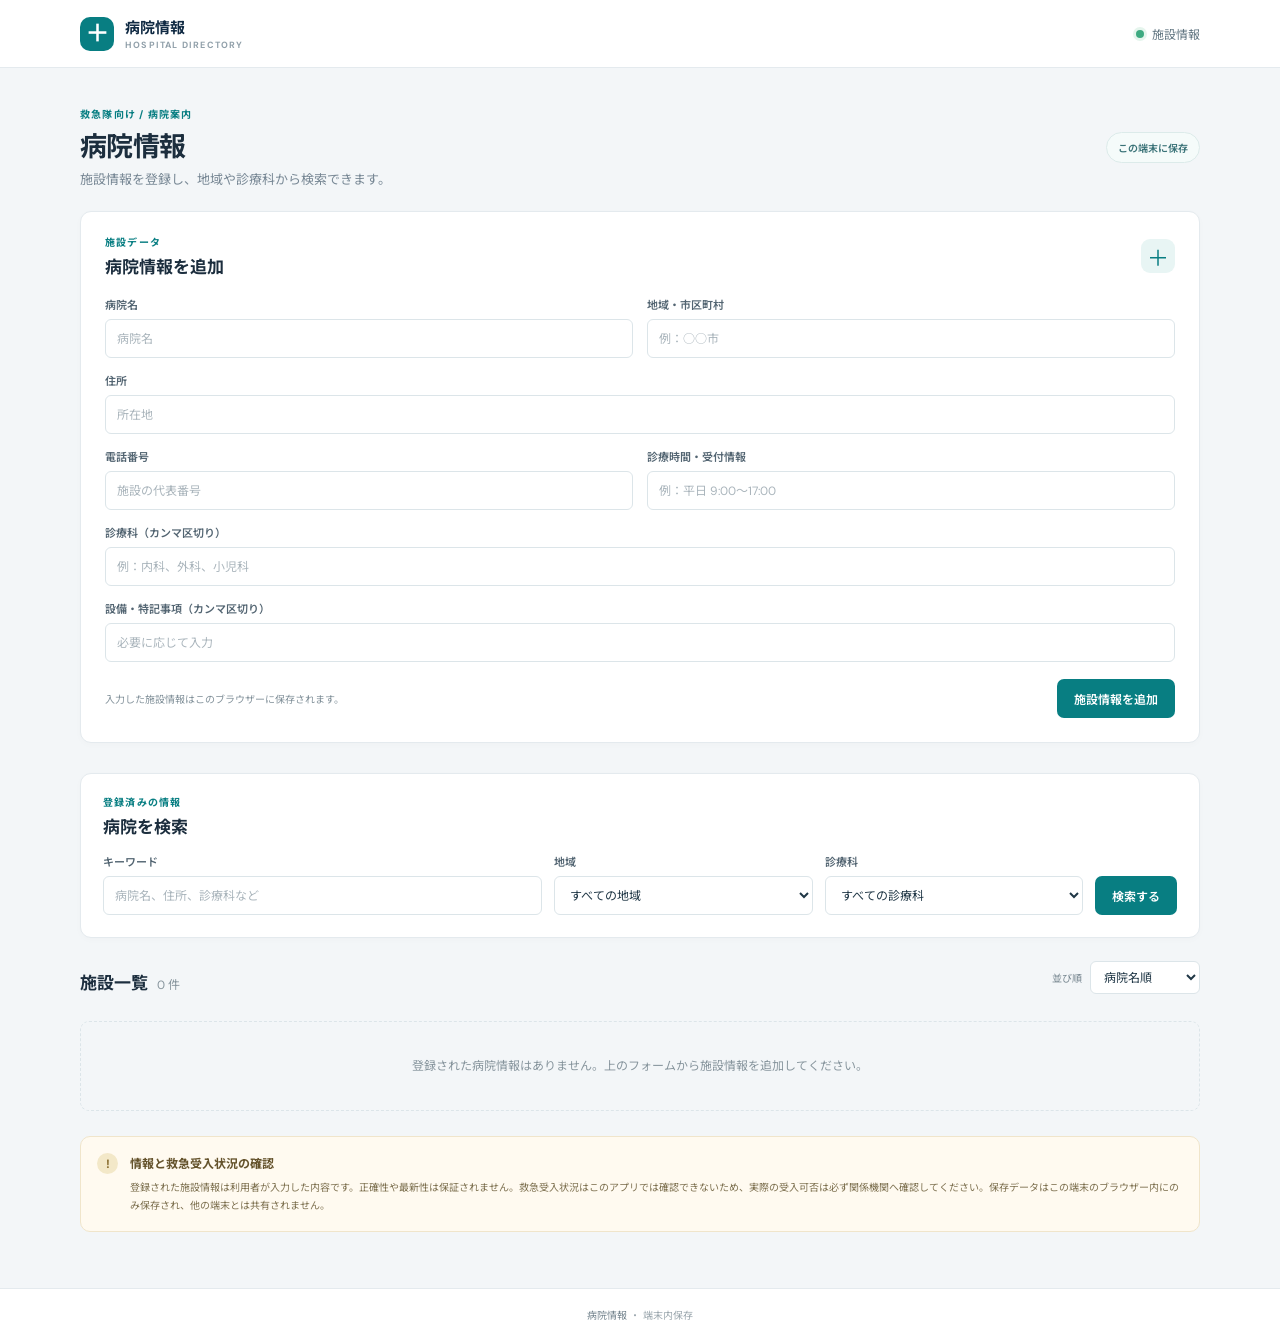
==== commit 263ba097: "病院追加" ====
--- a/index.html
+++ b/index.html
@@ -4,16 +4,16 @@
   <meta charset="utf-8">
   <meta name="viewport" content="width=device-width, initial-scale=1">
   <meta name="theme-color" content="#102a43">
-  <meta name="description" content="救急隊向け病院情報検索アプリの画面試作">
-  <title>病院情報検索 | 救急隊支援</title>
+  <meta name="description" content="救急隊向け病院情報の登録・検索">
+  <title>病院情報 | 救急隊支援</title>
   <link rel="stylesheet" href="style.css">
   <script src="script.js" defer></script>
 </head>
 <body>
   <header class="topbar">
-    <a class="brand" href="#" aria-label="病院情報検索 ホーム">
+    <a class="brand" href="#" aria-label="病院情報 ホーム">
       <span class="brand-mark" aria-hidden="true">＋</span>
-      <span>病院情報検索<small>HOSPITAL DIRECTORY</small></span>
+      <span>病院情報<small>HOSPITAL DIRECTORY</small></span>
     </a>
     <span class="topbar-label"><span class="status-dot"></span>施設情報</span>
   </header>
@@ -22,34 +22,71 @@
     <section class="page-heading" aria-labelledby="page-title">
       <div>
         <p class="eyebrow">救急隊向け / 病院案内</p>
-        <h1 id="page-title">病院を探す</h1>
-        <p class="subheading">地域や診療科から施設情報を検索できます。</p>
+        <h1 id="page-title">病院情報</h1>
+        <p class="subheading">施設情報を登録し、地域や診療科から検索できます。</p>
       </div>
-      <span class="demo-badge">サンプルデータ</span>
+      <span class="local-badge">この端末に保存</span>
     </section>
 
-    <section class="search-panel" aria-label="病院検索">
-      <div class="search-title">
-        <span class="search-icon" aria-hidden="true">⌕</span>
-        <div><h2>施設を検索</h2><p>地域・病院名・診療科で絞り込めます</p></div>
+    <section class="editor-panel" aria-labelledby="editor-heading">
+      <div class="section-heading">
+        <div><p class="eyebrow">施設データ</p><h2 id="editor-heading">病院情報を追加</h2></div>
+        <span class="section-icon" aria-hidden="true">＋</span>
       </div>
-      <form id="search-form" class="search-form">
-        <label class="field search-keyword">キーワード
-          <input id="keyword" type="search" placeholder="地域名、病院名など" autocomplete="off">
+      <form id="hospital-form" class="hospital-form">
+        <input name="id" type="hidden">
+        <label class="field">病院名
+          <input name="name" type="text" maxlength="100" placeholder="病院名">
         </label>
-        <label class="field">地域
-          <select id="area-filter"><option value="">すべての地域</option></select>
+        <label class="field">地域・市区町村
+          <input name="area" type="text" maxlength="80" placeholder="例：○○市">
         </label>
-        <label class="field">診療科
-          <select id="department-filter"><option value="">すべての診療科</option></select>
+        <label class="field field-wide">住所
+          <input name="address" type="text" maxlength="200" placeholder="所在地">
         </label>
-        <button class="button button-primary search-button" type="submit">検索する</button>
+        <label class="field">電話番号
+          <input name="phone" type="tel" maxlength="40" autocomplete="tel" placeholder="施設の代表番号">
+        </label>
+        <label class="field">診療時間・受付情報
+          <input name="hours" type="text" maxlength="120" placeholder="例：平日 9:00〜17:00">
+        </label>
+        <label class="field field-wide">診療科（カンマ区切り）
+          <input name="departments" type="text" maxlength="300" placeholder="例：内科、外科、小児科">
+        </label>
+        <label class="field field-wide">設備・特記事項（カンマ区切り）
+          <input name="services" type="text" maxlength="300" placeholder="必要に応じて入力">
+        </label>
+        <div class="form-actions field-wide">
+          <span id="save-status" class="save-status" role="status" aria-live="polite">入力した施設情報はこのブラウザーに保存されます。</span>
+          <div class="form-buttons">
+            <button id="cancel-edit" class="button button-secondary" type="button" hidden>編集をキャンセル</button>
+            <button id="submit-hospital" class="button button-primary" type="submit">施設情報を追加</button>
+          </div>
+        </div>
       </form>
     </section>
 
     <section class="results-section" aria-labelledby="results-heading">
+      <div class="search-panel">
+        <div class="section-heading search-heading">
+          <div><p class="eyebrow">登録済みの情報</p><h2 id="results-heading">病院を検索</h2></div>
+        </div>
+        <form id="search-form" class="search-form">
+          <label class="field search-keyword">キーワード
+            <input id="keyword" type="search" placeholder="病院名、住所、診療科など" autocomplete="off">
+          </label>
+          <label class="field">地域
+            <select id="area-filter"><option value="">すべての地域</option></select>
+          </label>
+          <label class="field">診療科
+            <select id="department-filter"><option value="">すべての診療科</option></select>
+          </label>
+          <button class="button button-primary search-button" type="submit">検索する</button>
+        </form>
+      </div>
+
       <div class="results-heading">
-        <div><p class="eyebrow">施設一覧</p><h2 id="results-heading">検索結果 <span id="result-count" class="result-count"></span></h2></div>
+        <h2>施設一覧 <span id="result-count" class="result-count">0 件</span></h2>
         <label class="sort-control">並び順
           <select id="sort-filter" aria-label="並び順">
             <option value="name">病院名順</option>
@@ -58,14 +95,14 @@
         </label>
       </div>
       <div id="hospital-list" class="hospital-grid" aria-live="polite"></div>
-      <p id="no-results" class="empty-state" hidden>条件に一致する施設がありません。キーワードや絞り込み条件を変更してください。</p>
+      <p id="no-results" class="empty-state" hidden></p>
     </section>
 
-    <aside class="notice-card" aria-label="重要な注意">
+    <aside class="notice-card" aria-label="利用上の注意">
       <span class="notice-icon" aria-hidden="true">!</span>
-      <div><h2>試作版・情報の確認について</h2><p>表示される施設情報はすべて架空のサンプルです。実在の病院情報、診療内容、救急受入状況を示すものではありません。実運用では、各医療機関・地域の公式情報を確認し、受入可否は必ず関係機関への連絡で確認してください。</p></div>
+      <div><h2>情報と救急受入状況の確認</h2><p>登録された施設情報は利用者が入力した内容です。正確性や最新性は保証されません。救急受入状況はこのアプリでは確認できないため、実際の受入可否は必ず関係機関へ確認してください。保存データはこの端末のブラウザー内にのみ保存され、他の端末とは共有されません。</p></div>
     </aside>
   </main>
-  <footer class="footer">病院情報検索 <span>・ 画面試作 / サンプル情報</span></footer>
+  <footer class="footer">病院情報 <span>・ 端末内保存</span></footer>
 </body>
 </html>
--- a/style.css
+++ b/style.css
@@ -37,60 +37,77 @@
 .page-heading h1 { margin: 4px 0 5px; font-size: 27px; letter-spacing: -.6px; }
 .eyebrow { margin: 0; color: var(--teal); font-size: 10px; font-weight: 700; letter-spacing: 1.2px; }
 .subheading { margin: 0; color: var(--muted); font-size: 13px; }
-.demo-badge { padding: 7px 11px; border: 1px solid #f0e5cb; border-radius: 20px; color: #806c3e; background: #fffaf0; font-size: 10px; font-weight: 600; }
+.local-badge { padding: 7px 11px; border: 1px solid #dcebea; border-radius: 20px; color: #397277; background: #f5fbfa; font-size: 10px; font-weight: 600; }
 
-.search-panel, .hospital-card { border: 1px solid var(--line); border-radius: 11px; background: #fff; box-shadow: 0 2px 7px #18344a05; }
-.search-panel { padding: 22px 24px 24px; margin-bottom: 31px; }
-.search-title { display: flex; align-items: center; gap: 12px; margin-bottom: 18px; }
-.search-icon { display: grid; place-items: center; width: 36px; height: 36px; border-radius: 9px; color: var(--teal); background: var(--soft-teal); font-size: 24px; }
-.search-title h2 { margin: 0 0 3px; font-size: 15px; }
-.search-title p { margin: 0; color: var(--muted); font-size: 10px; }
-.search-form { display: grid; grid-template-columns: minmax(190px, 1.7fr) minmax(145px, 1fr) minmax(145px, 1fr) auto; gap: 12px; align-items: end; }
+.editor-panel, .search-panel, .hospital-card { border: 1px solid var(--line); border-radius: 11px; background: #fff; box-shadow: 0 2px 7px #18344a05; }
+.editor-panel { padding: 22px 24px 24px; margin-bottom: 22px; }
+.section-heading { display: flex; align-items: center; justify-content: space-between; margin-bottom: 18px; }
+.section-heading h2 { margin: 4px 0 0; font-size: 17px; }
+.section-icon { display: grid; place-items: center; width: 34px; height: 34px; border-radius: 9px; color: var(--teal); background: var(--soft-teal); font-size: 22px; }
+.hospital-form { display: grid; grid-template-columns: 1fr 1fr; gap: 14px; }
 .field { display: grid; gap: 7px; min-width: 0; color: #536572; font-size: 11px; font-weight: 600; }
-.field input, .field select, .sort-control select { width: 100%; min-height: 39px; padding: 9px 11px; border: 1px solid #dce5e9; border-radius: 6px; outline: none; color: #203746; background-color: #fff; font-size: 12px; font-weight: 400; }
+.field-wide { grid-column: 1 / -1; }
+.required { margin-left: 5px; color: #b45d5d; font-size: 9px; font-weight: 500; }
+.field input, .field select, .sort-control select { width: 100%; min-height: 39px; padding: 9px 11px; border: 1px solid #dce5e9; border-radius: 6px; outline: none; color: #203746; background: #fff; font-size: 12px; font-weight: 400; }
 .field input:focus, .field select:focus, .sort-control select:focus { border-color: #5ba9a8; box-shadow: 0 0 0 3px #087e8216; }
 .field input::placeholder { color: #aab5bc; }
-.button { min-height: 39px; padding: 0 19px; border: 0; border-radius: 7px; color: #fff; background: var(--teal); font-size: 12px; font-weight: 600; cursor: pointer; transition: background .15s, transform .15s; }
-.button:hover { background: #076d71; }
+.form-actions { display: flex; align-items: center; justify-content: space-between; gap: 12px; margin-top: 3px; }
+.save-status { color: #82919a; font-size: 10px; }
+.form-buttons { display: flex; align-items: center; gap: 8px; }
+.button { min-height: 39px; padding: 0 17px; border: 0; border-radius: 7px; font-size: 12px; font-weight: 600; cursor: pointer; transition: background .15s, transform .15s; }
 .button:active { transform: translateY(1px); }
+.button-primary { color: #fff; background: var(--teal); }
+.button-primary:hover { background: #076d71; }
+.button-secondary { border: 1px solid #dce4e8; color: #586b78; background: #fff; }
+.button-secondary:hover { background: #f8fafb; }
+[hidden] { display: none !important; }
 
-.results-heading { display: flex; justify-content: space-between; align-items: end; margin-bottom: 16px; }
-.results-heading h2 { margin: 4px 0 0; font-size: 18px; }
+.results-section { margin-top: 30px; }
+.search-panel { padding: 20px 22px 22px; margin-bottom: 23px; }
+.search-heading { margin-bottom: 15px; }
+.search-form { display: grid; grid-template-columns: minmax(190px, 1.7fr) minmax(145px, 1fr) minmax(145px, 1fr) auto; gap: 12px; align-items: end; }
+.search-button { color: #fff; background: var(--teal); }
+.results-heading { display: flex; justify-content: space-between; align-items: end; margin-bottom: 15px; }
+.results-heading h2 { margin: 0; font-size: 17px; }
 .result-count { margin-left: 5px; color: #87959d; font-size: 12px; font-weight: 400; }
 .sort-control { display: flex; align-items: center; gap: 8px; color: #72828c; font-size: 10px; }
 .sort-control select { width: 110px; min-height: 33px; padding: 6px 9px; }
 .hospital-grid { display: grid; grid-template-columns: repeat(2, minmax(0, 1fr)); gap: 15px; }
-.hospital-card { padding: 18px 19px 15px; }
+.hospital-card { min-width: 0; padding: 18px 19px 15px; }
 .hospital-card-header { display: flex; align-items: flex-start; gap: 11px; }
 .hospital-icon { display: grid; flex: 0 0 35px; place-items: center; width: 35px; height: 35px; border-radius: 9px; color: var(--teal); background: var(--soft-teal); font-size: 23px; }
 .hospital-title { flex: 1; min-width: 0; }
-.hospital-title h3 { margin: 1px 0 5px; color: var(--navy); font-size: 14px; line-height: 1.5; }
+.hospital-title h3 { margin: 1px 0 5px; color: var(--navy); font-size: 14px; line-height: 1.5; overflow-wrap: anywhere; }
 .area-label { color: #819099; font-size: 10px; }
-.hospital-address { margin: 14px 0 12px; color: #627580; font-size: 11px; }
+.hospital-details { display: grid; grid-template-columns: 72px 1fr; gap: 9px 7px; padding: 13px 0; margin: 14px 0 12px; border-top: 1px solid #edf1f3; border-bottom: 1px solid #edf1f3; font-size: 10px; }
+.hospital-details dt { color: #87959d; }
+.hospital-details dd { min-width: 0; margin: 0; color: #405663; overflow-wrap: anywhere; }
+.phone-link { color: #087e82; }
 .tag-list { display: flex; flex-wrap: wrap; gap: 6px; }
 .tag { display: inline-flex; align-items: center; min-height: 23px; padding: 3px 8px; border: 1px solid #dcebea; border-radius: 5px; color: #397277; background: #f5fbfa; font-size: 9px; }
 .tag-muted { border-color: #e7ecef; color: #74838d; background: #f7f9fa; }
-.hospital-details { display: grid; grid-template-columns: 68px 1fr; gap: 9px 7px; padding: 13px 0; margin: 14px 0 0; border-top: 1px solid #edf1f3; border-bottom: 1px solid #edf1f3; font-size: 10px; }
-.hospital-details dt { color: #87959d; }
-.hospital-details dd { margin: 0; color: #405663; }
-.hospital-details .confirm-status { color: #986b2f; font-weight: 600; }
-.hospital-card-footer { display: flex; justify-content: space-between; align-items: end; gap: 8px; padding-top: 12px; }
-.service-tags { gap: 5px; }
-.updated-label { flex: 0 0 auto; color: #9aa6ad; font-size: 9px; }
-.empty-state { padding: 34px 12px; border: 1px dashed #dce5e9; border-radius: 9px; color: #87959d; text-align: center; font-size: 12px; }
-.empty-state[hidden] { display: none; }
+.hospital-card-footer { display: flex; justify-content: space-between; align-items: end; gap: 10px; padding-top: 13px; }
+.service-tags { flex: 1; }
+.card-actions { display: flex; flex: 0 0 auto; gap: 10px; }
+.text-button { padding: 3px; border: 0; color: #397277; background: transparent; font-size: 10px; cursor: pointer; }
+.text-button:hover { text-decoration: underline; }
+.delete-button { color: #a04d56; }
+.empty-state { padding: 34px 12px; border: 1px dashed #dce5e9; border-radius: 9px; color: #87959d; text-align: center; font-size: 12px; line-height: 1.7; }
 
-.notice-card { display: flex; gap: 12px; padding: 16px; margin-top: 24px; border: 1px solid #f0e5cb; border-radius: 10px; background: #fffaf0; }
+.notice-card { display: flex; gap: 12px; padding: 16px; margin-top: 25px; border: 1px solid #f0e5cb; border-radius: 10px; background: #fffaf0; }
 .notice-icon { display: grid; flex: 0 0 21px; place-items: center; width: 21px; height: 21px; border-radius: 50%; color: #896d2f; background: #f3e8c8; font-size: 12px; font-weight: 700; }
 .notice-card h2 { margin: 1px 0 7px; color: #65532c; font-size: 12px; }
 .notice-card p { margin: 0; color: #7d704f; font-size: 10px; line-height: 1.8; }
 .footer { padding: 18px 24px; border-top: 1px solid var(--line); color: #75858f; background: #fff; text-align: center; font-size: 10px; }
 .footer span { color: #9aa6ad; }
 
-@media (max-width: 760px) {
+@media (max-width: 800px) {
   .search-form { grid-template-columns: 1fr 1fr; }
   .search-keyword { grid-column: 1 / -1; }
   .search-button { align-self: end; }
+}
+
+@media (max-width: 650px) {
   .hospital-grid { grid-template-columns: 1fr; }
 }
 
@@ -98,13 +115,15 @@
   .topbar { height: 60px; padding: 0 16px; }
   .app-shell { width: calc(100% - 30px); margin: 26px auto 38px; }
   .page-heading h1 { font-size: 23px; }
-  .subheading { max-width: 240px; font-size: 11px; }
-  .search-panel { padding: 18px 14px; }
-  .search-form { grid-template-columns: 1fr; }
-  .search-keyword { grid-column: auto; }
-  .search-button { width: 100%; }
+  .subheading { max-width: 245px; font-size: 11px; }
+  .editor-panel, .search-panel { padding: 17px 14px; }
+  .hospital-form, .search-form { grid-template-columns: 1fr; }
+  .field-wide, .search-keyword { grid-column: auto; }
+  .form-actions { align-items: flex-start; flex-direction: column; }
+  .form-buttons { width: 100%; }
+  .form-buttons .button { flex: 1; }
   .hospital-card { padding: 15px 13px 13px; }
-  .hospital-card-footer { align-items: flex-start; flex-direction: column; }
   .results-heading { align-items: center; }
   .sort-control { gap: 5px; }
+  .hospital-card-footer { align-items: flex-start; }
 }
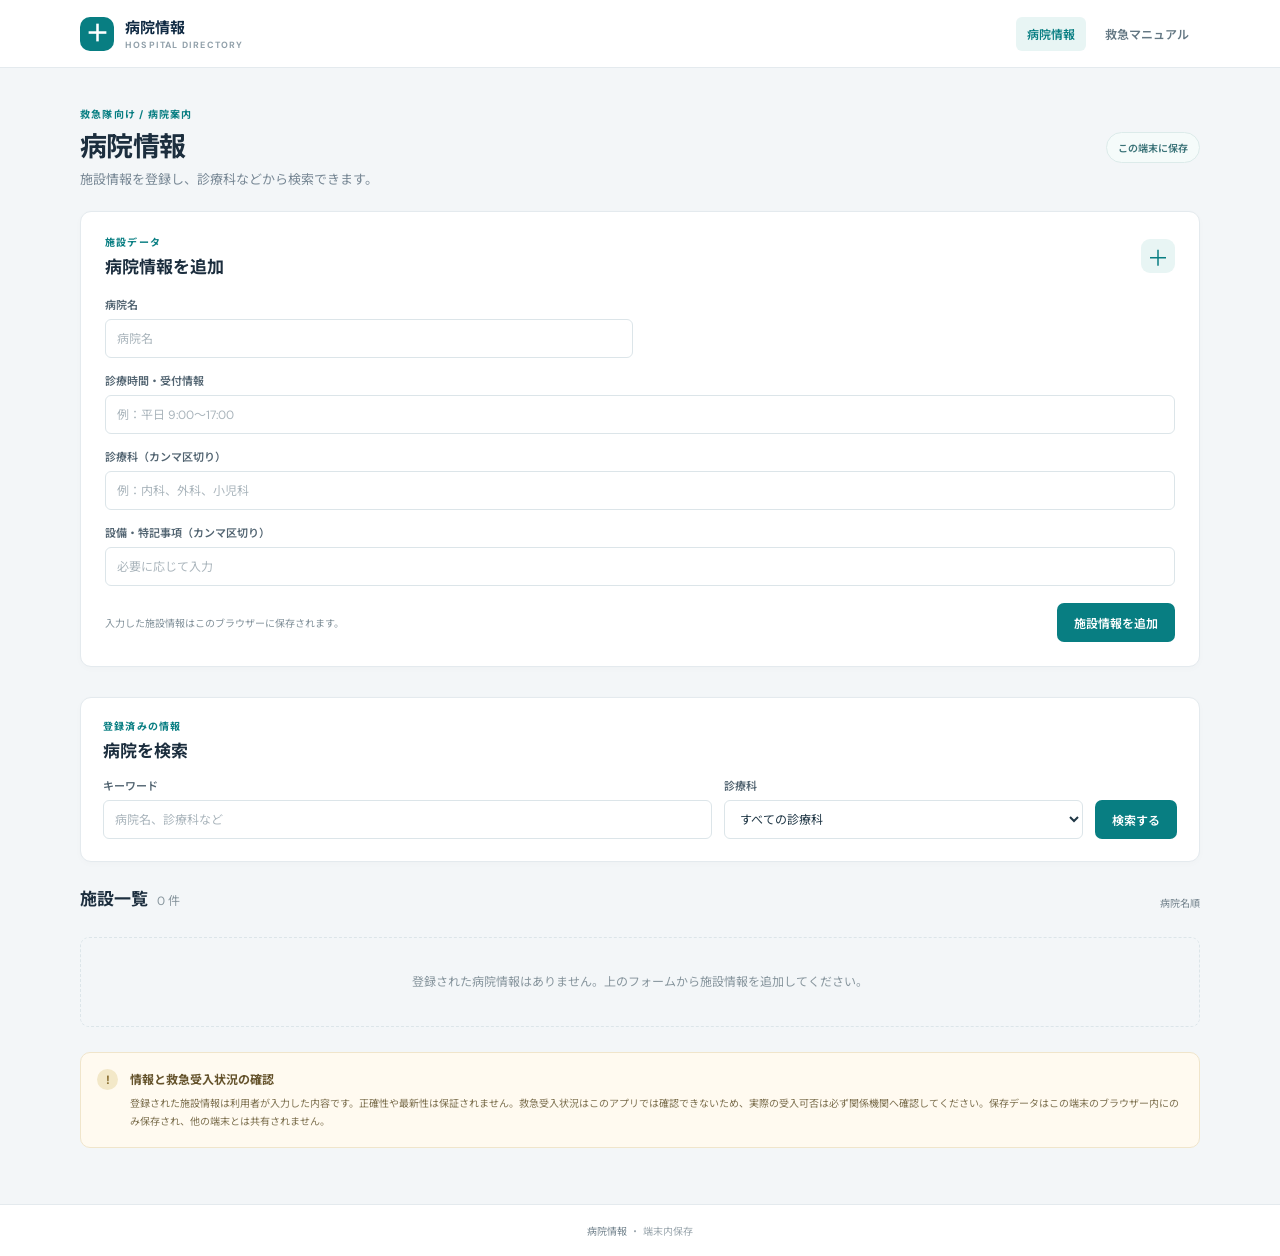
==== commit ae0aea5b: "行動基準のページ" ====
--- a/index.html
+++ b/index.html
@@ -11,11 +11,14 @@
 </head>
 <body>
   <header class="topbar">
-    <a class="brand" href="#" aria-label="病院情報 ホーム">
+    <a class="brand" href="index.html" aria-label="病院情報 ホーム">
       <span class="brand-mark" aria-hidden="true">＋</span>
       <span>病院情報<small>HOSPITAL DIRECTORY</small></span>
     </a>
-    <span class="topbar-label"><span class="status-dot"></span>施設情報</span>
+    <nav class="topbar-nav" aria-label="メインナビゲーション">
+      <a class="nav-link nav-link-active" href="index.html" aria-current="page">病院情報</a>
+      <a class="nav-link" href="protocols.html">救急マニュアル</a>
+    </nav>
   </header>
 
   <main class="app-shell">
@@ -23,7 +26,7 @@
       <div>
         <p class="eyebrow">救急隊向け / 病院案内</p>
         <h1 id="page-title">病院情報</h1>
-        <p class="subheading">施設情報を登録し、地域や診療科から検索できます。</p>
+        <p class="subheading">施設情報を登録し、診療科などから検索できます。</p>
       </div>
       <span class="local-badge">この端末に保存</span>
     </section>
@@ -38,16 +41,7 @@
         <label class="field">病院名
           <input name="name" type="text" maxlength="100" placeholder="病院名">
         </label>
-        <label class="field">地域・市区町村
-          <input name="area" type="text" maxlength="80" placeholder="例：○○市">
-        </label>
-        <label class="field field-wide">住所
-          <input name="address" type="text" maxlength="200" placeholder="所在地">
-        </label>
-        <label class="field">電話番号
-          <input name="phone" type="tel" maxlength="40" autocomplete="tel" placeholder="施設の代表番号">
-        </label>
-        <label class="field">診療時間・受付情報
+        <label class="field field-wide">診療時間・受付情報
           <input name="hours" type="text" maxlength="120" placeholder="例：平日 9:00〜17:00">
         </label>
         <label class="field field-wide">診療科（カンマ区切り）
@@ -73,10 +67,7 @@
         </div>
         <form id="search-form" class="search-form">
           <label class="field search-keyword">キーワード
-            <input id="keyword" type="search" placeholder="病院名、住所、診療科など" autocomplete="off">
-          </label>
-          <label class="field">地域
-            <select id="area-filter"><option value="">すべての地域</option></select>
+            <input id="keyword" type="search" placeholder="病院名、診療科など" autocomplete="off">
           </label>
           <label class="field">診療科
             <select id="department-filter"><option value="">すべての診療科</option></select>
@@ -87,12 +78,7 @@
 
       <div class="results-heading">
         <h2>施設一覧 <span id="result-count" class="result-count">0 件</span></h2>
-        <label class="sort-control">並び順
-          <select id="sort-filter" aria-label="並び順">
-            <option value="name">病院名順</option>
-            <option value="area">地域順</option>
-          </select>
-        </label>
+        <span class="sort-control">病院名順</span>
       </div>
       <div id="hospital-list" class="hospital-grid" aria-live="polite"></div>
       <p id="no-results" class="empty-state" hidden></p>
--- a/style.css
+++ b/style.css
@@ -29,8 +29,9 @@
 .brand { display: flex; align-items: center; gap: 11px; color: var(--navy); text-decoration: none; font-weight: 700; font-size: 15px; }
 .brand-mark { display: grid; place-items: center; width: 34px; height: 34px; border-radius: 10px; color: #fff; background: var(--teal); font-size: 25px; line-height: 1; }
 .brand small { display: block; margin-top: 1px; color: #91a0aa; font-size: 9px; letter-spacing: 1.2px; }
-.topbar-label { display: flex; align-items: center; gap: 8px; color: #637783; font-size: 12px; }
-.status-dot { width: 8px; height: 8px; border-radius: 50%; background: #3eaa81; box-shadow: 0 0 0 3px #e5f5ed; }
+.topbar-nav { display: flex; align-items: center; gap: 8px; }
+.nav-link { padding: 8px 11px; border-radius: 6px; color: #637783; text-decoration: none; font-size: 12px; font-weight: 600; }
+.nav-link:hover, .nav-link-active { color: var(--teal); background: var(--soft-teal); }
 
 .app-shell { width: min(1120px, calc(100% - 48px)); margin: 38px auto 56px; }
 .page-heading { display: flex; justify-content: space-between; align-items: center; margin-bottom: 23px; }
@@ -65,7 +66,7 @@
 .results-section { margin-top: 30px; }
 .search-panel { padding: 20px 22px 22px; margin-bottom: 23px; }
 .search-heading { margin-bottom: 15px; }
-.search-form { display: grid; grid-template-columns: minmax(190px, 1.7fr) minmax(145px, 1fr) minmax(145px, 1fr) auto; gap: 12px; align-items: end; }
+.search-form { display: grid; grid-template-columns: minmax(190px, 1.7fr) minmax(145px, 1fr) auto; gap: 12px; align-items: end; }
 .search-button { color: #fff; background: var(--teal); }
 .results-heading { display: flex; justify-content: space-between; align-items: end; margin-bottom: 15px; }
 .results-heading h2 { margin: 0; font-size: 17px; }
@@ -94,6 +95,17 @@
 .delete-button { color: #a04d56; }
 .empty-state { padding: 34px 12px; border: 1px dashed #dce5e9; border-radius: 9px; color: #87959d; text-align: center; font-size: 12px; line-height: 1.7; }
 
+.protocol-form { display: grid; grid-template-columns: 1fr 1fr; gap: 14px; }
+.protocol-form select { width: 100%; min-height: 39px; padding: 9px 11px; border: 1px solid #dce5e9; border-radius: 6px; color: #203746; background: #fff; font-size: 12px; }
+.protocol-list { display: grid; gap: 12px; }
+.protocol-card { display: flex; justify-content: space-between; align-items: center; gap: 18px; padding: 17px 19px; border: 1px solid var(--line); border-radius: 11px; background: #fff; box-shadow: 0 2px 7px #18344a05; }
+.protocol-info { min-width: 0; }
+.protocol-info h3 { margin: 8px 0 5px; color: var(--navy); font-size: 14px; overflow-wrap: anywhere; }
+.protocol-meta { margin: 0; color: #819099; font-size: 10px; line-height: 1.7; overflow-wrap: anywhere; }
+.protocol-actions { display: flex; flex: 0 0 auto; align-items: center; gap: 12px; }
+.protocol-actions .button { min-height: 34px; padding: 0 12px; }
+.protocols-section { margin: 29px 0; }
+
 .notice-card { display: flex; gap: 12px; padding: 16px; margin-top: 25px; border: 1px solid #f0e5cb; border-radius: 10px; background: #fffaf0; }
 .notice-icon { display: grid; flex: 0 0 21px; place-items: center; width: 21px; height: 21px; border-radius: 50%; color: #896d2f; background: #f3e8c8; font-size: 12px; font-weight: 700; }
 .notice-card h2 { margin: 1px 0 7px; color: #65532c; font-size: 12px; }
@@ -114,16 +126,19 @@
 @media (max-width: 520px) {
   .topbar { height: 60px; padding: 0 16px; }
   .app-shell { width: calc(100% - 30px); margin: 26px auto 38px; }
+  .topbar-nav { gap: 2px; }
+  .nav-link { padding: 7px 8px; font-size: 10px; }
   .page-heading h1 { font-size: 23px; }
   .subheading { max-width: 245px; font-size: 11px; }
   .editor-panel, .search-panel { padding: 17px 14px; }
-  .hospital-form, .search-form { grid-template-columns: 1fr; }
+  .hospital-form, .protocol-form, .search-form { grid-template-columns: 1fr; }
   .field-wide, .search-keyword { grid-column: auto; }
   .form-actions { align-items: flex-start; flex-direction: column; }
   .form-buttons { width: 100%; }
   .form-buttons .button { flex: 1; }
   .hospital-card { padding: 15px 13px 13px; }
   .results-heading { align-items: center; }
-  .sort-control { gap: 5px; }
   .hospital-card-footer { align-items: flex-start; }
+  .protocol-card { align-items: flex-start; flex-direction: column; padding: 15px 13px; }
+  .protocol-actions { width: 100%; justify-content: space-between; }
 }
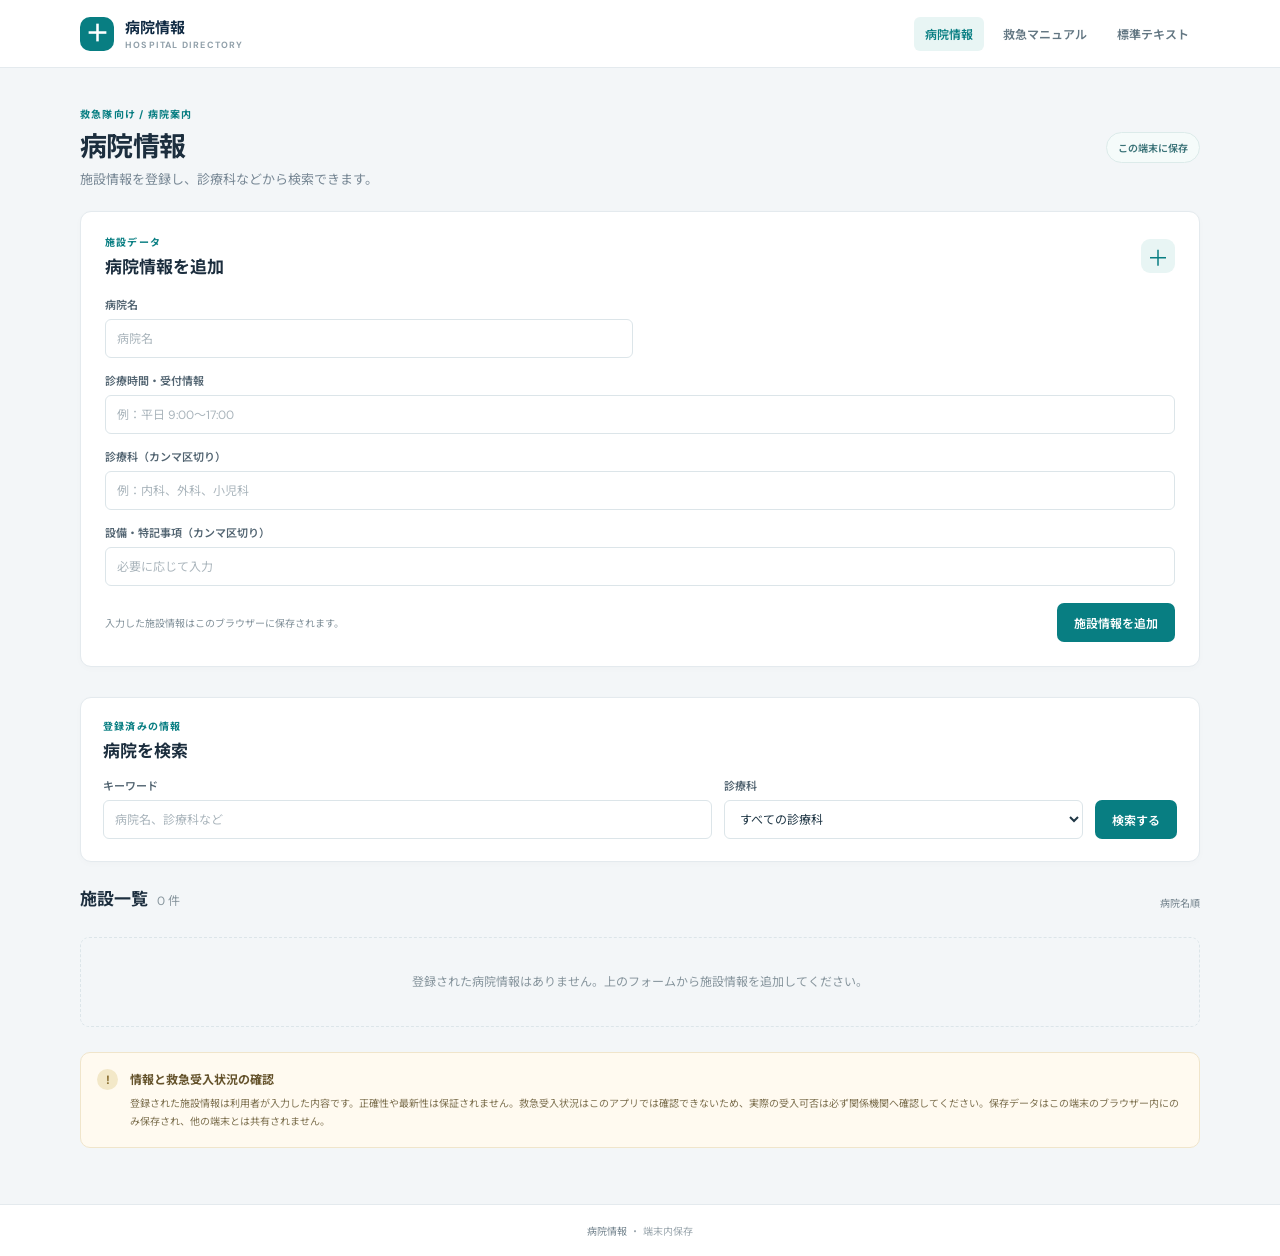
==== commit 89f07ec8: "テキストページ" ====
--- a/index.html
+++ b/index.html
@@ -18,6 +18,7 @@
     <nav class="topbar-nav" aria-label="メインナビゲーション">
       <a class="nav-link nav-link-active" href="index.html" aria-current="page">病院情報</a>
       <a class="nav-link" href="protocols.html">救急マニュアル</a>
+      <a class="nav-link" href="textbook.html">標準テキスト</a>
     </nav>
   </header>
 
--- a/style.css
+++ b/style.css
@@ -105,6 +105,9 @@
 .protocol-actions { display: flex; flex: 0 0 auto; align-items: center; gap: 12px; }
 .protocol-actions .button { min-height: 34px; padding: 0 12px; }
 .protocols-section { margin: 29px 0; }
+.textbook-section { margin: 29px 0; }
+.textbook-viewer { height: min(78vh, 1000px); min-height: 500px; overflow: hidden; border: 1px solid var(--line); border-radius: 9px; background: #e9eef1; }
+.textbook-frame { width: 100%; height: 100%; border: 0; background: #fff; }
 
 .notice-card { display: flex; gap: 12px; padding: 16px; margin-top: 25px; border: 1px solid #f0e5cb; border-radius: 10px; background: #fffaf0; }
 .notice-icon { display: grid; flex: 0 0 21px; place-items: center; width: 21px; height: 21px; border-radius: 50%; color: #896d2f; background: #f3e8c8; font-size: 12px; font-weight: 700; }
@@ -124,9 +127,9 @@
 }
 
 @media (max-width: 520px) {
-  .topbar { height: 60px; padding: 0 16px; }
+  .topbar { height: auto; min-height: 60px; padding: 10px 16px; flex-wrap: wrap; gap: 7px; }
   .app-shell { width: calc(100% - 30px); margin: 26px auto 38px; }
-  .topbar-nav { gap: 2px; }
+  .topbar-nav { flex: 1 0 100%; justify-content: center; gap: 2px; }
   .nav-link { padding: 7px 8px; font-size: 10px; }
   .page-heading h1 { font-size: 23px; }
   .subheading { max-width: 245px; font-size: 11px; }
@@ -141,4 +144,5 @@
   .hospital-card-footer { align-items: flex-start; }
   .protocol-card { align-items: flex-start; flex-direction: column; padding: 15px 13px; }
   .protocol-actions { width: 100%; justify-content: space-between; }
+  .textbook-viewer { height: 70vh; min-height: 380px; }
 }
